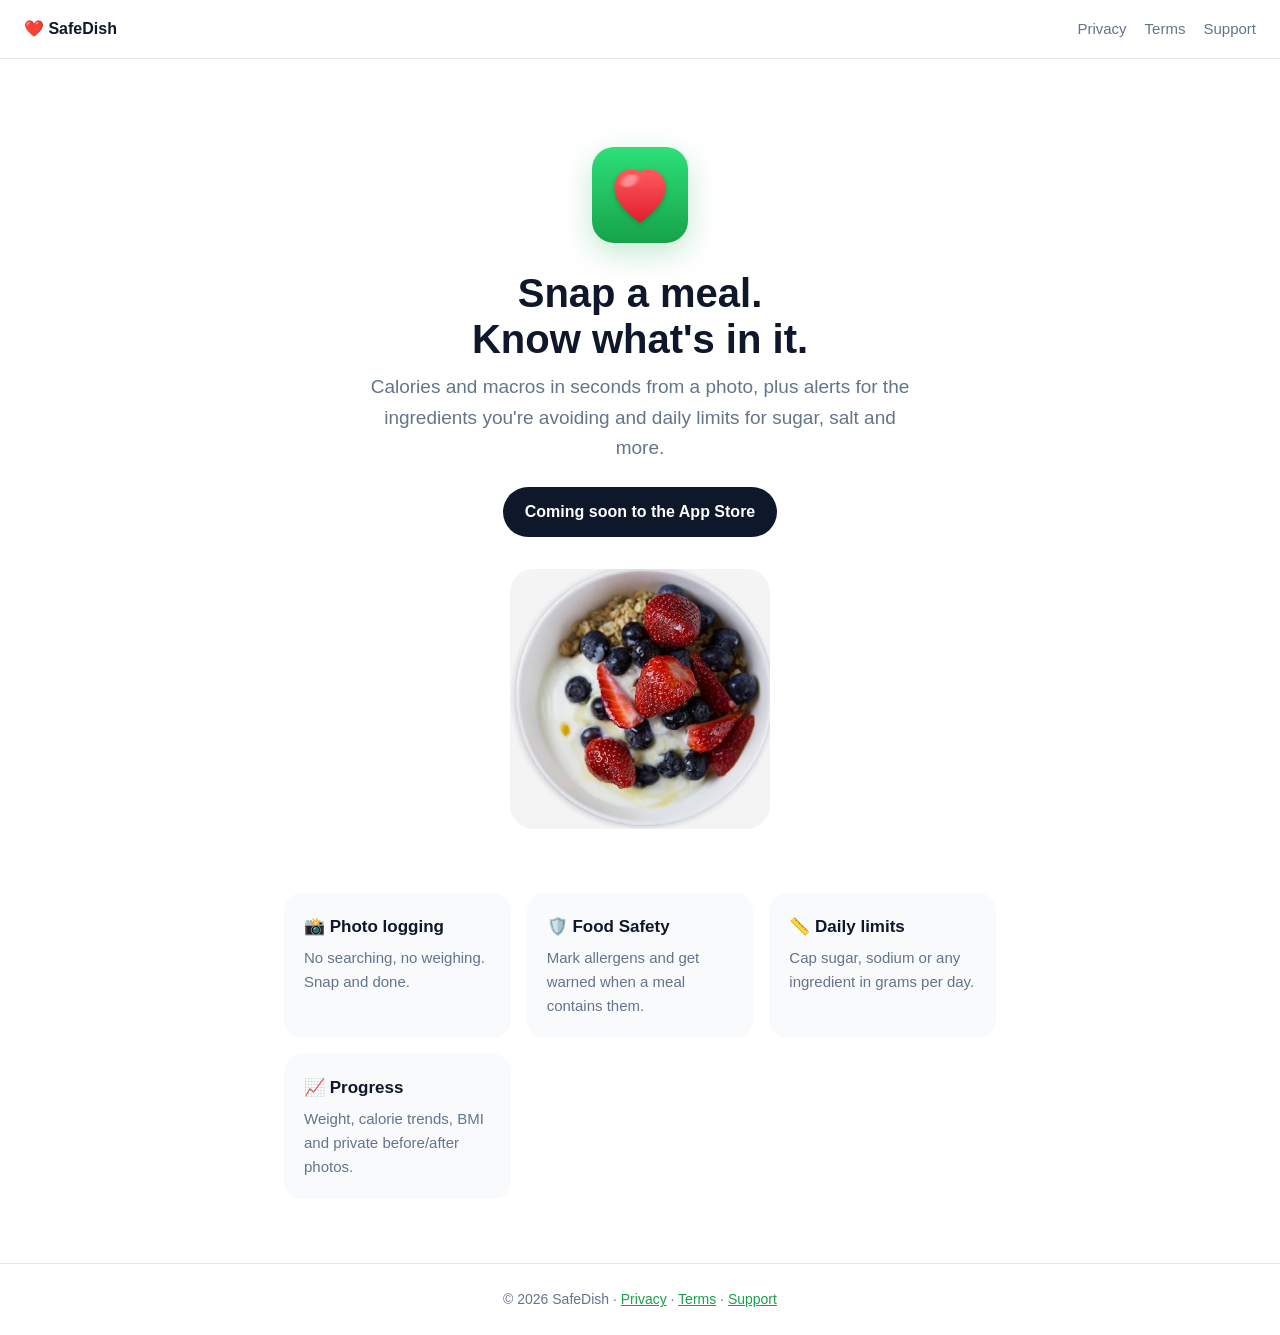
==== index.html @ 377dc872 "SafeDish website: home, privacy, terms, support Source of truth: website/ in CoolTech00/Cal-Quick-AI" ====
<!doctype html>
<html lang="en">
<head>
<meta charset="utf-8">
<meta name="viewport" content="width=device-width, initial-scale=1">
<title>SafeDish: Snap a meal, know what's in it</title>
<meta name="description" content="Snap a photo of your meal to see calories and macros in seconds, and get warned about the ingredients you're avoiding. Daily limits for sugar, sodium and more.">
<link rel="icon" href="/icon.png">
<link rel="stylesheet" href="/styles.css">
</head>
<body>
<header class="nav"><a href="/" class="brand">❤️ SafeDish</a><nav><a href="/privacy">Privacy</a><a href="/terms">Terms</a><a href="/support">Support</a></nav></header>
<main>
  <section class="hero">
    <img class="icon" src="/icon.png" alt="SafeDish icon">
    <h1>Snap a meal.<br>Know what's in it.</h1>
    <p>Calories and macros in seconds from a photo, plus alerts for the ingredients you're avoiding and daily limits for sugar, salt and more.</p>
    <span class="badge">Coming soon to the App Store</span>
    <img class="shot" src="/meal.jpg" alt="Berry yogurt bowl analyzed by SafeDish">
  </section>
  <section class="features">
    <div class="card"><h3>📸 Photo logging</h3><p>No searching, no weighing. Snap and done.</p></div>
    <div class="card"><h3>🛡️ Food Safety</h3><p>Mark allergens and get warned when a meal contains them.</p></div>
    <div class="card"><h3>📏 Daily limits</h3><p>Cap sugar, sodium or any ingredient in grams per day.</p></div>
    <div class="card"><h3>📈 Progress</h3><p>Weight, calorie trends, BMI and private before/after photos.</p></div>
  </section>
</main>
<footer>© 2026 SafeDish · <a href="/privacy">Privacy</a> · <a href="/terms">Terms</a> · <a href="/support">Support</a></footer>
</body>
</html>
---- styles.css ----
:root { --green: #16A34A; --ink: #0F172A; --muted: #64748B; --bg: #F8FAFC; }
* { box-sizing: border-box; }
body { margin: 0; font: 16px/1.6 -apple-system, BlinkMacSystemFont, "Segoe UI", Inter, sans-serif; color: var(--ink); background: #fff; }
a { color: var(--green); }
.nav { display: flex; justify-content: space-between; align-items: center; padding: 16px 24px; border-bottom: 1px solid #E2E8F0; }
.nav .brand { font-weight: 800; color: var(--ink); text-decoration: none; }
.nav nav a { margin-left: 18px; color: var(--muted); text-decoration: none; font-size: 15px; }
main { max-width: 760px; margin: 0 auto; padding: 32px 24px 64px; }
.legal h1 { font-size: 32px; margin: 0 0 4px; }
.legal h2 { font-size: 20px; margin: 28px 0 8px; }
.legal ul { padding-left: 22px; }
.legal p, .legal li { color: #334155; }
.hero { text-align: center; padding: 56px 24px 24px; }
.hero img.icon { width: 96px; height: 96px; border-radius: 22px; box-shadow: 0 10px 30px rgba(22,163,74,.25); }
.hero h1 { font-size: 40px; line-height: 1.15; margin: 20px 0 10px; }
.hero p { font-size: 19px; color: var(--muted); max-width: 560px; margin: 0 auto; }
.badge { display: inline-block; margin-top: 24px; padding: 12px 22px; border-radius: 999px; background: var(--ink); color: #fff; text-decoration: none; font-weight: 600; }
.features { display: grid; grid-template-columns: repeat(auto-fit, minmax(210px, 1fr)); gap: 16px; margin-top: 40px; }
.card { background: var(--bg); border-radius: 18px; padding: 20px; }
.card h3 { margin: 0 0 6px; font-size: 17px; }
.card p { margin: 0; color: var(--muted); font-size: 15px; }
.shot { display: block; width: 260px; max-width: 80%; margin: 32px auto 0; border-radius: 24px; }
footer { text-align: center; color: var(--muted); font-size: 14px; padding: 24px; border-top: 1px solid #E2E8F0; }
@media (max-width: 520px) { .hero h1 { font-size: 30px; } .nav nav a { margin-left: 12px; } }
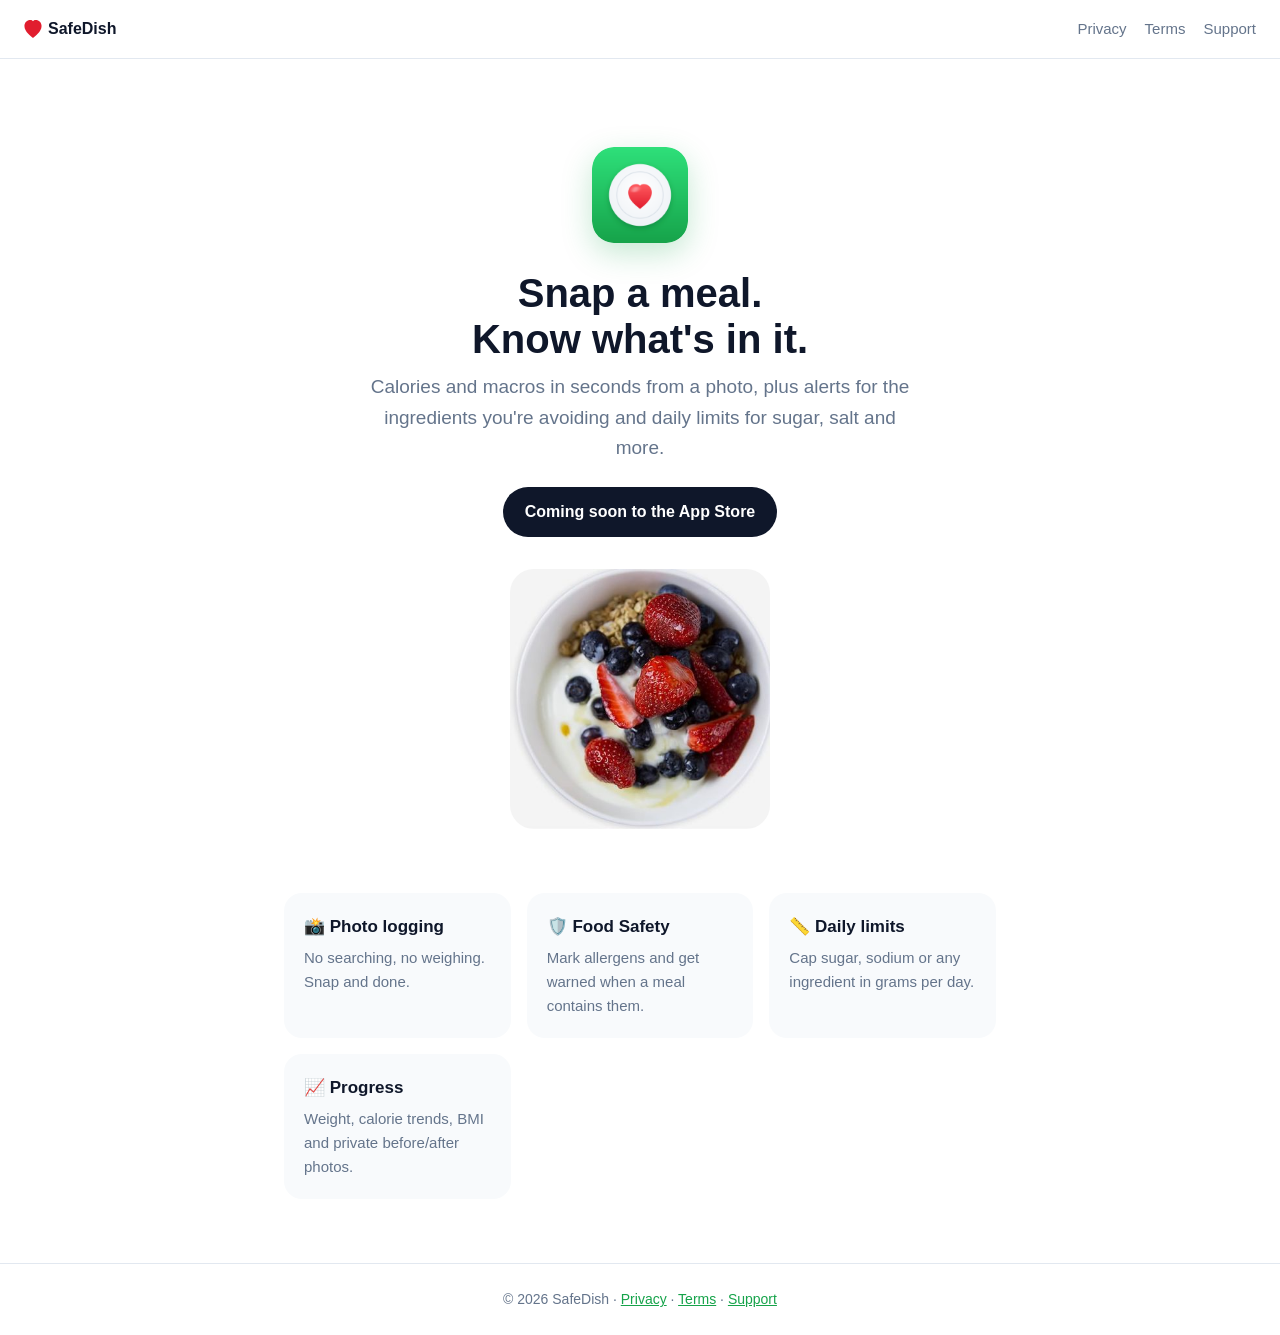
==== commit 8da107dc: "Own heart logo in header; icon B favicon Co-Authored-By: Claude Opus 5.5 <noreply@anthropic.com>" ====
--- a/index.html
+++ b/index.html
@@ -9,7 +9,7 @@
 <link rel="stylesheet" href="/styles.css">
 </head>
 <body>
-<header class="nav"><a href="/" class="brand">❤️ SafeDish</a><nav><a href="/privacy">Privacy</a><a href="/terms">Terms</a><a href="/support">Support</a></nav></header>
+<header class="nav"><a href="/" class="brand"><svg class="heart" viewBox="238 236 548 576" aria-hidden="true"><path fill="#E11D2E" d="M512 812C455 760 238 618 238 430C238 318 322 236 424 236C467 236 494 252 512 274C530 252 557 236 600 236C702 236 786 318 786 430C786 618 569 760 512 812Z"/></svg>SafeDish</a><nav><a href="/privacy">Privacy</a><a href="/terms">Terms</a><a href="/support">Support</a></nav></header>
 <main>
   <section class="hero">
     <img class="icon" src="/icon.png" alt="SafeDish icon">
--- a/styles.css
+++ b/styles.css
@@ -3,7 +3,8 @@
 body { margin: 0; font: 16px/1.6 -apple-system, BlinkMacSystemFont, "Segoe UI", Inter, sans-serif; color: var(--ink); background: #fff; }
 a { color: var(--green); }
 .nav { display: flex; justify-content: space-between; align-items: center; padding: 16px 24px; border-bottom: 1px solid #E2E8F0; }
-.nav .brand { font-weight: 800; color: var(--ink); text-decoration: none; }
+.nav .brand { font-weight: 800; color: var(--ink); text-decoration: none; display: inline-flex; align-items: center; gap: 6px; }
+.nav .brand .heart { width: 18px; height: 18px; }
 .nav nav a { margin-left: 18px; color: var(--muted); text-decoration: none; font-size: 15px; }
 main { max-width: 760px; margin: 0 auto; padding: 32px 24px 64px; }
 .legal h1 { font-size: 32px; margin: 0 0 4px; }
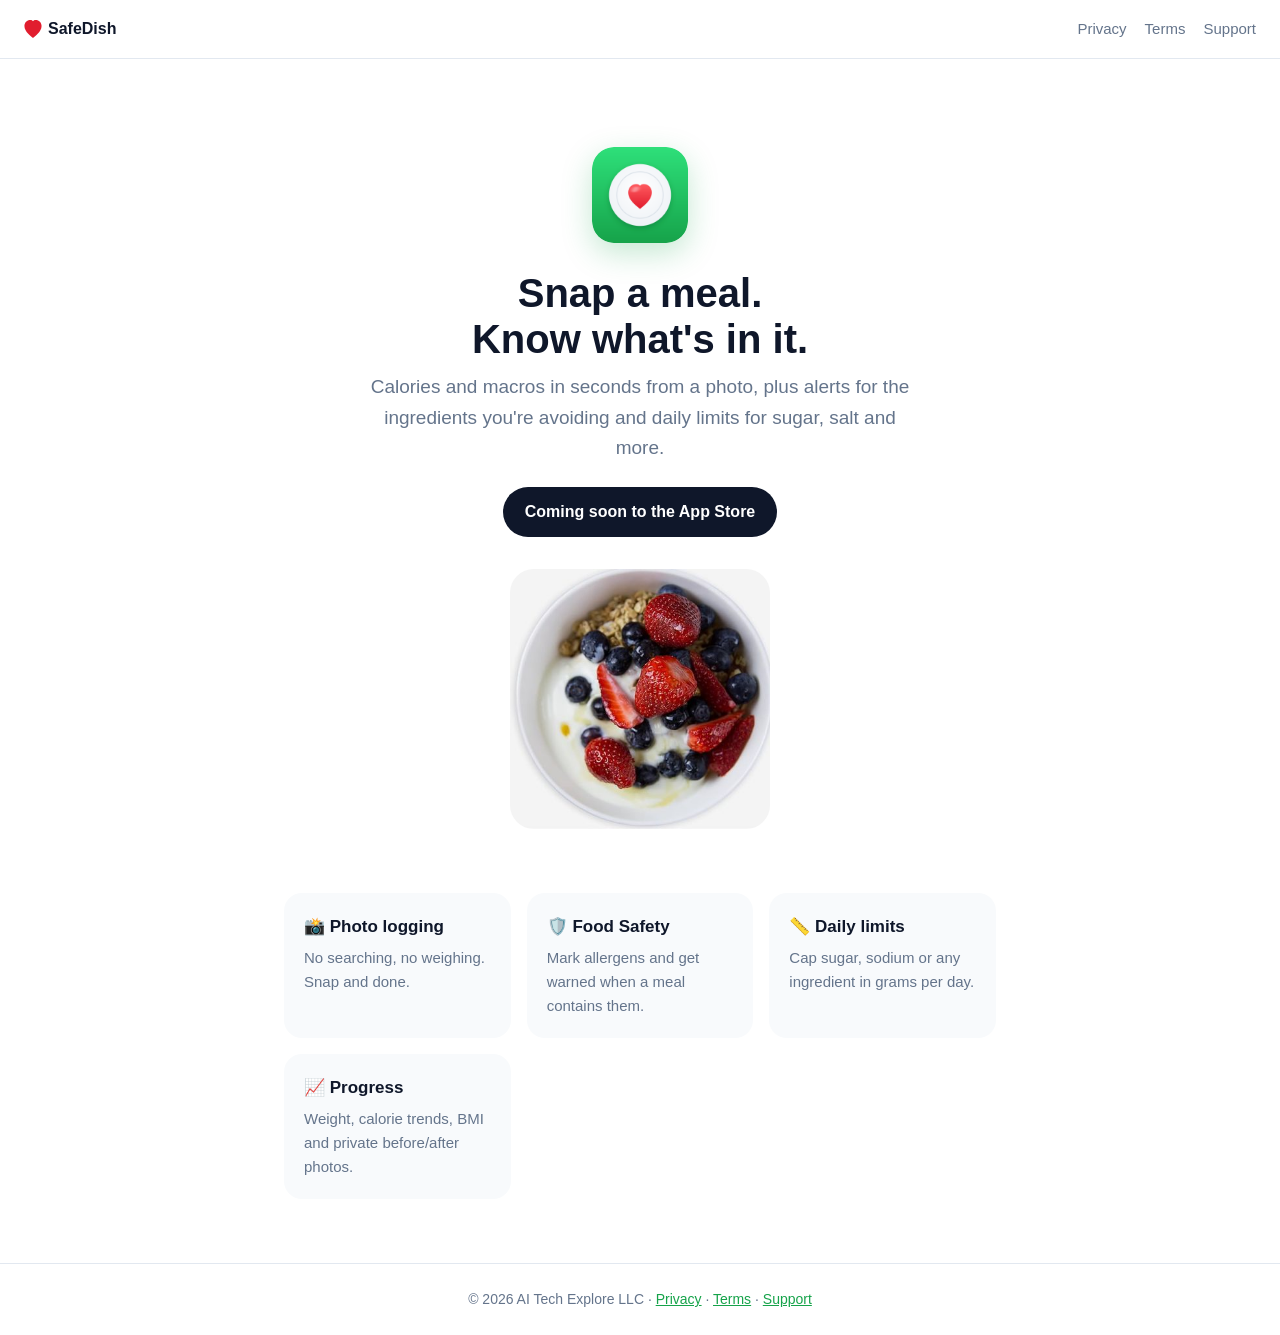
==== commit eafc234c: "Name AI Tech Explore LLC as provider Co-Authored-By: Claude Opus 5.5 <noreply@anthropic.com>" ====
--- a/index.html
+++ b/index.html
@@ -25,6 +25,6 @@
     <div class="card"><h3>📈 Progress</h3><p>Weight, calorie trends, BMI and private before/after photos.</p></div>
   </section>
 </main>
-<footer>© 2026 SafeDish · <a href="/privacy">Privacy</a> · <a href="/terms">Terms</a> · <a href="/support">Support</a></footer>
+<footer>© 2026 AI Tech Explore LLC · <a href="/privacy">Privacy</a> · <a href="/terms">Terms</a> · <a href="/support">Support</a></footer>
 </body>
 </html>
